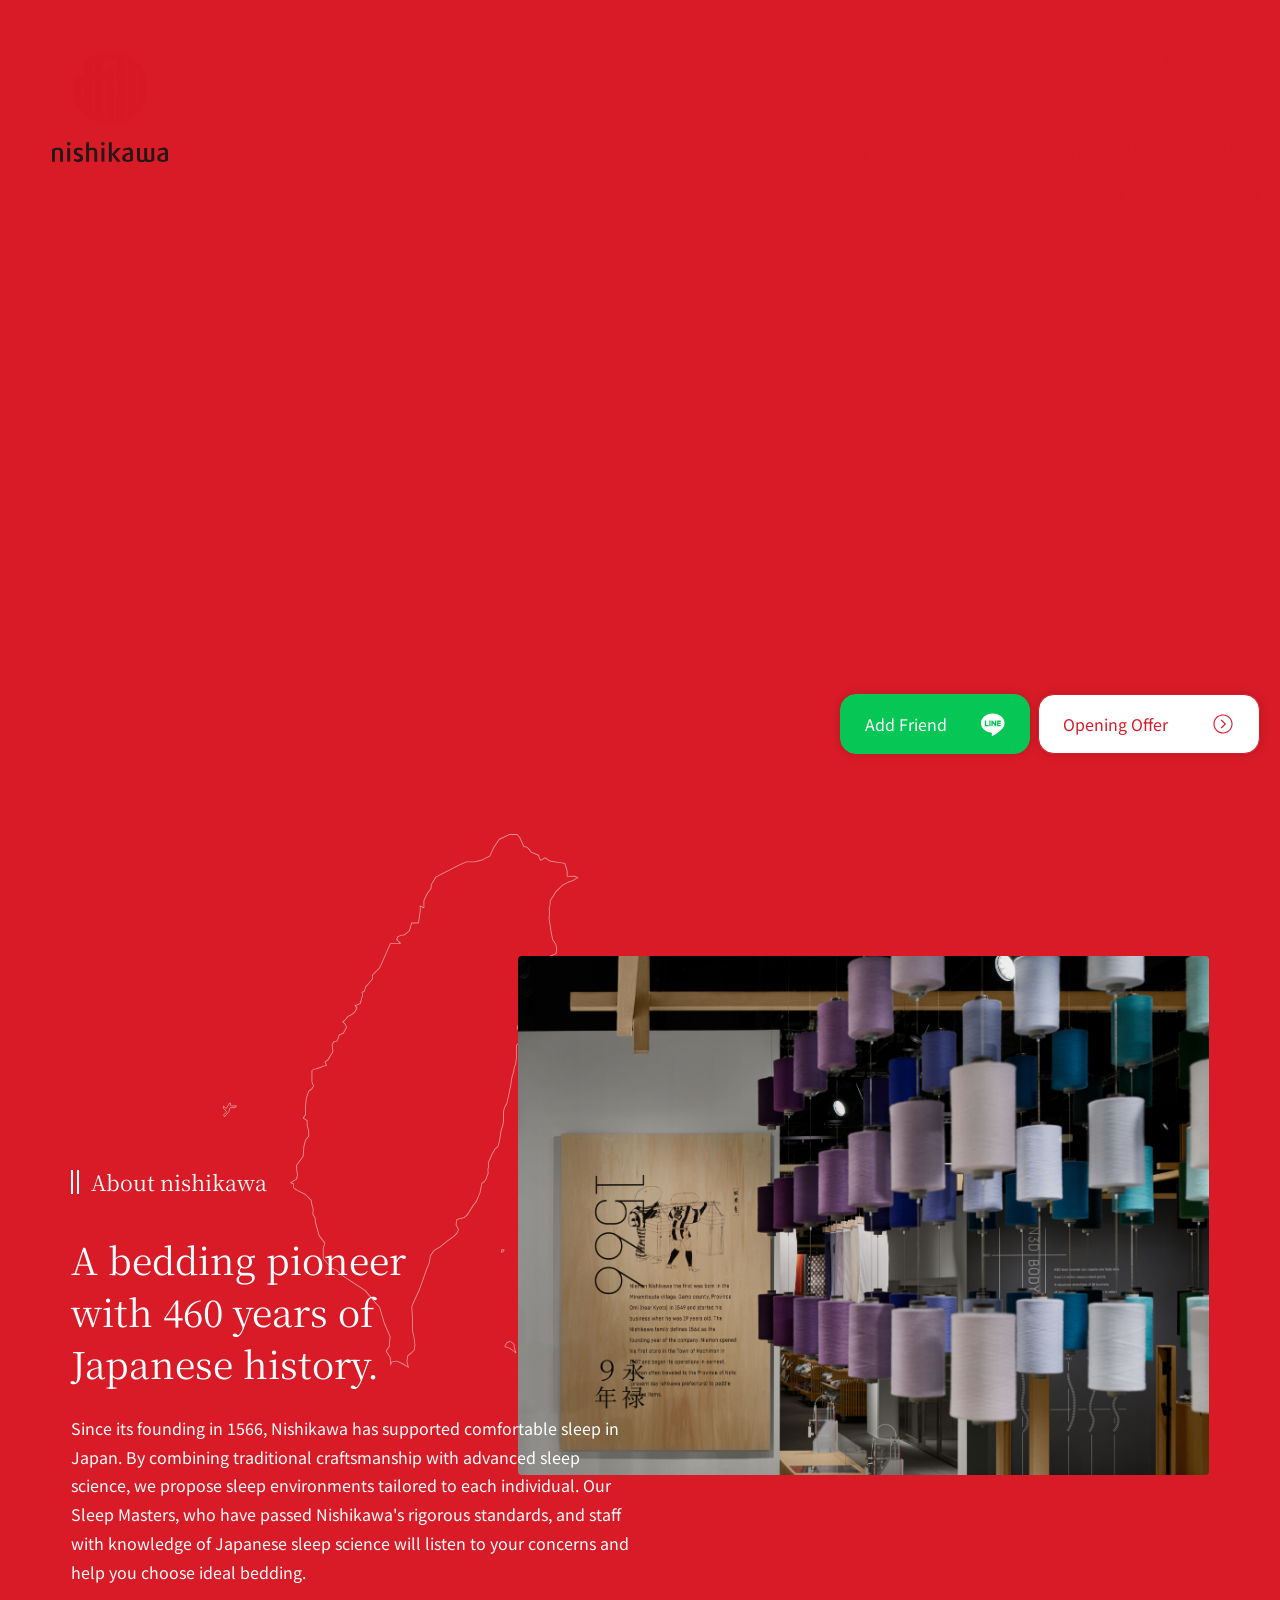
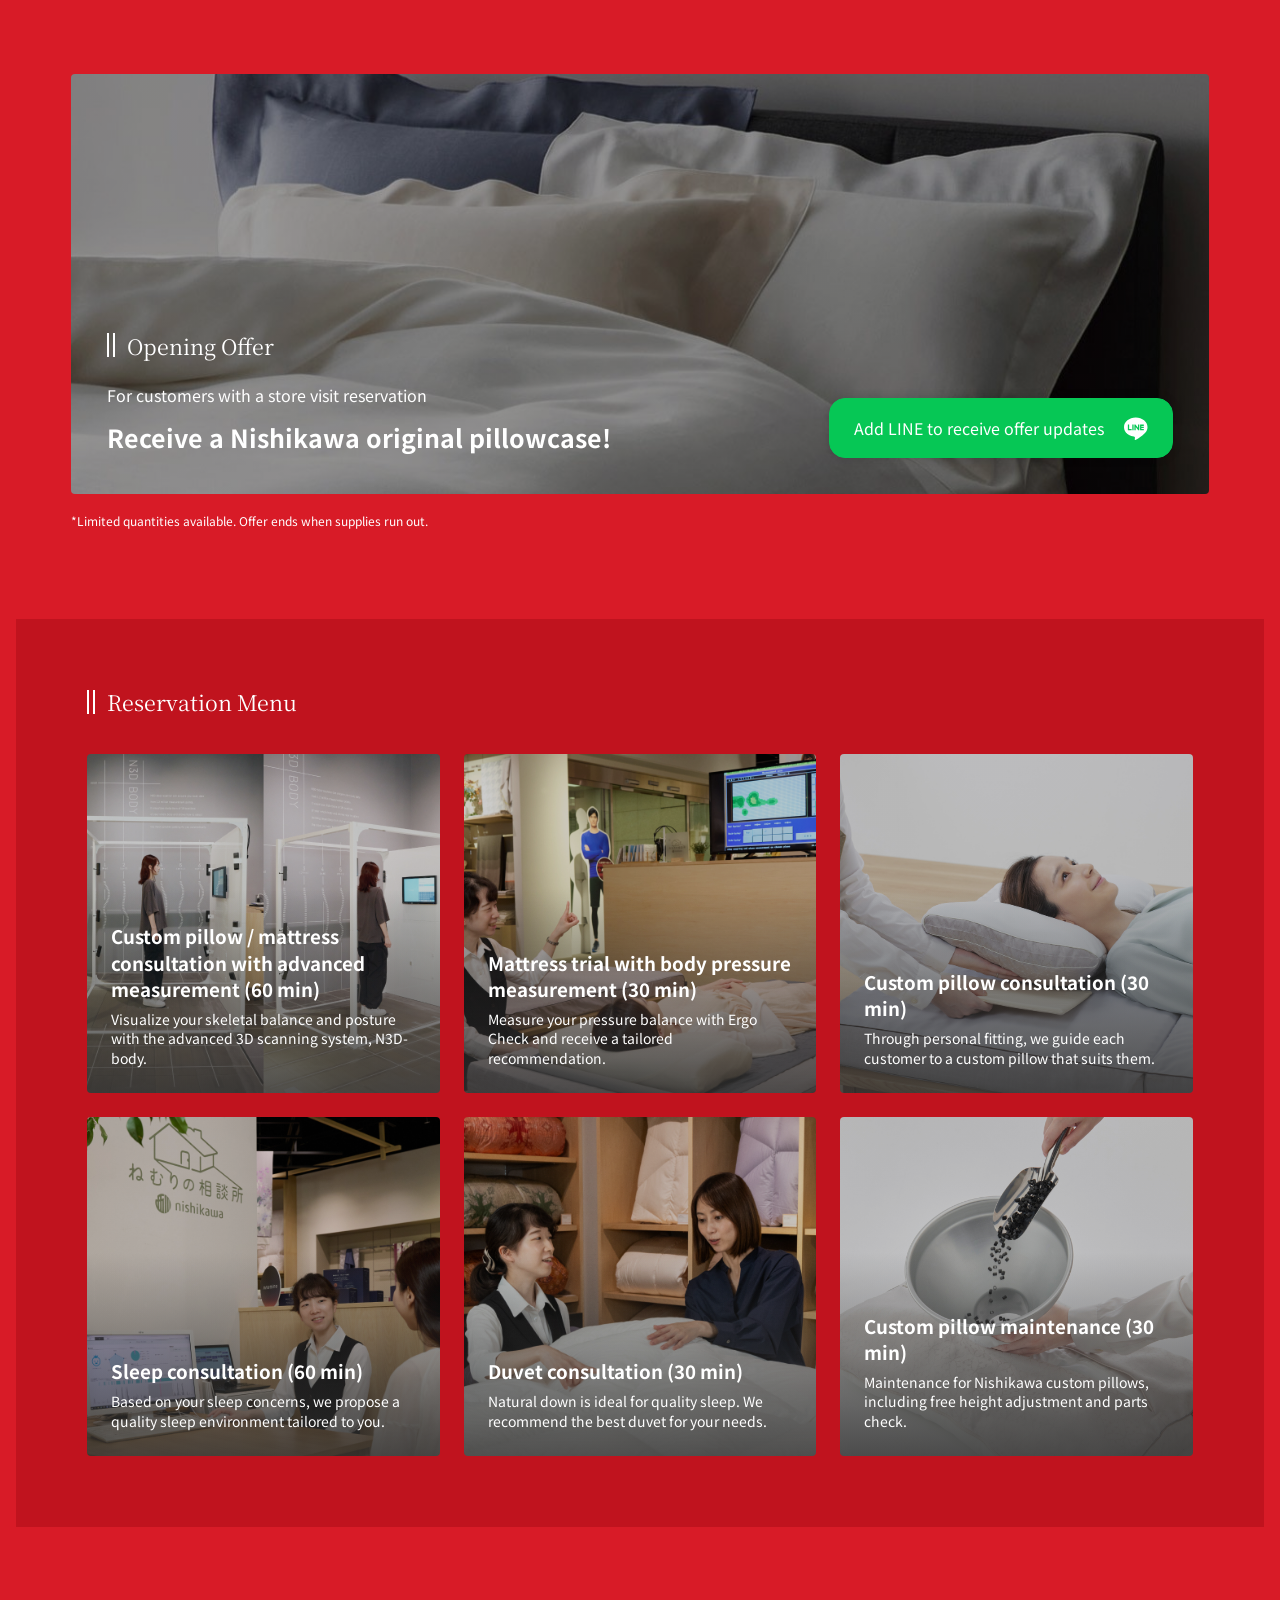
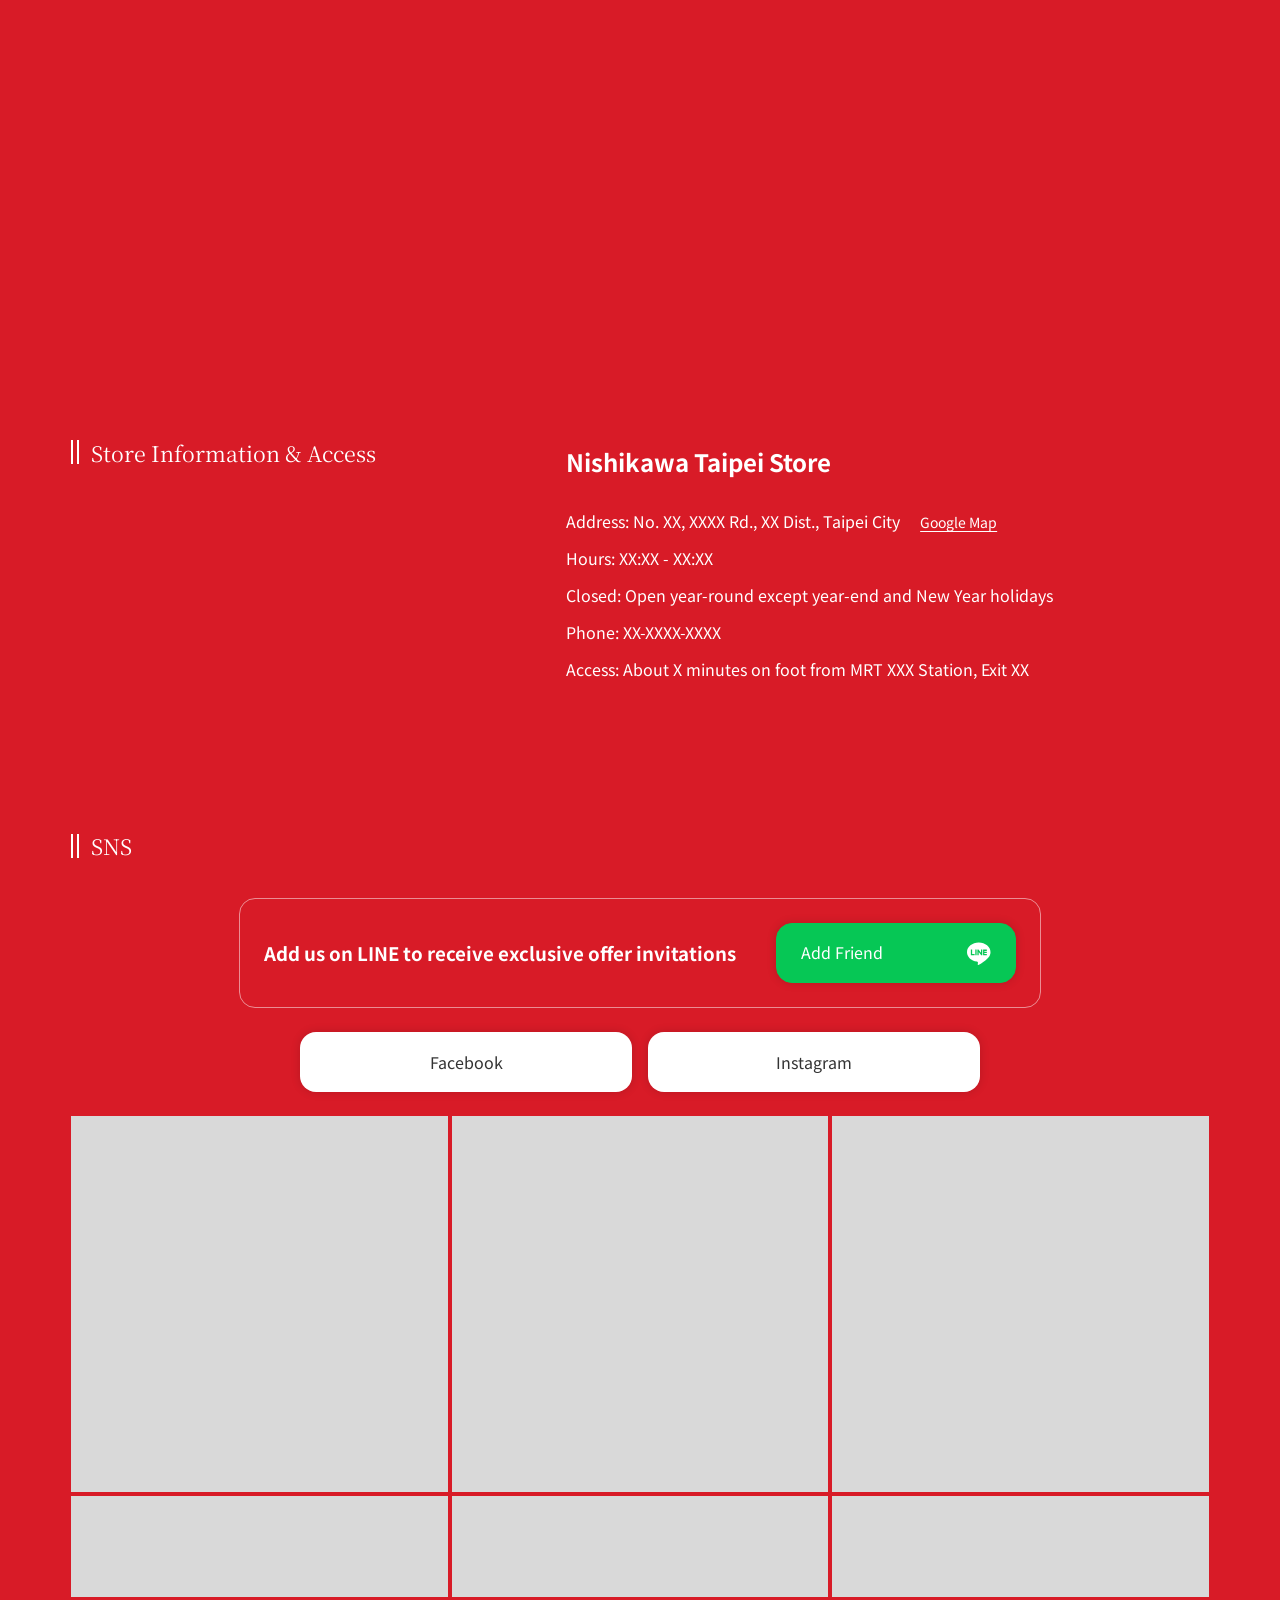
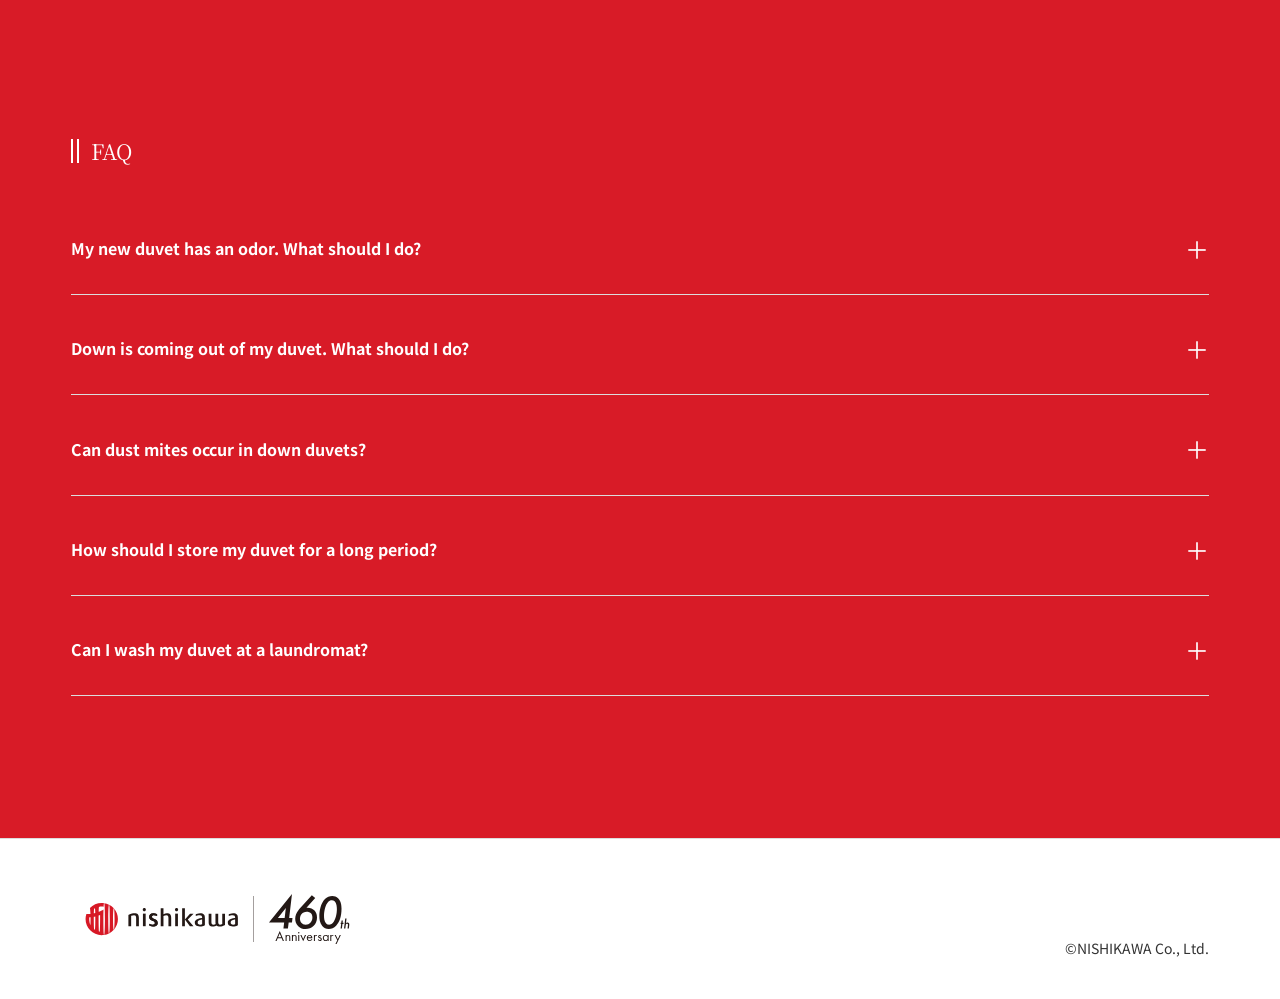
==== en.html @ 94450783 "Add English landing page" ====
<!doctype html>
<html lang="en">
  <head>
    <meta charset="UTF-8" />
    <meta name="viewport" content="width=device-width, initial-scale=1.0" />
    <title>Nishikawa Taipei GRAND OPEN</title>
    <link rel="preconnect" href="https://fonts.googleapis.com" />
    <link rel="preconnect" href="https://fonts.gstatic.com" crossorigin />
    <link href="https://fonts.googleapis.com/css2?family=Noto+Sans+JP:wght@400;500;700&family=Noto+Serif+JP:wght@400;500&display=swap" rel="stylesheet" />
    <link rel="stylesheet" href="./styles.css" />
  </head>
  <body class="lang-en">
    <main class="page">
      <section class="hero shell">
        <div class="hero__panel">
          <img class="hero__image" src="./assets/hero.png" alt="" />
          <header class="hero__header">
            <a class="logo logo--hero" href="#" aria-label="nishikawa">
              <img src="./assets/logo-mark.svg" alt="" />
              <img src="./assets/logo-word.svg" alt="nishikawa" />
            </a>
            <div class="hero__meta">
              <details class="language-switch">
                <summary class="language" aria-label="language">
                  <img src="./assets/globe.svg" alt="" />
                  <span>English</span>
                  <img src="./assets/caret-down.svg" alt="" />
                </summary>
                <div class="language-switch__menu">
                  <a href="./index.html">日本語</a>
                  <a href="./zh-tw.html">繁體中文</a>
                  <a href="./en.html" aria-current="page">English</a>
                </div>
              </details>
              <p class="open-date">2026.12.31<br />Nishikawa Taipei GRAND OPEN!</p>
              <p class="countdown">00 days 00 hours 00 minutes to opening</p>
            </div>
          </header>
          <p class="since">Since 1549</p>
          <div class="hero__bottom">
            <h1>460 years of craft.<br />Japanese sleep<br />arrives in Taiwan.</h1>
            <div class="hero__actions">
              <div class="button-row">
                <a class="button button--line" href="#">Add Friend <img class="button__icon" src="./assets/line.svg" alt="" /></a>
                <a class="button button--white" href="#">Opening Offer <img class="button__icon" src="./assets/caret-circle-right.svg" alt="" /></a>
              </div>
            </div>
          </div>
        </div>
      </section>

      <section class="about section-pad">
        <img class="ornament" src="./assets/taiwan-map.svg" alt="" />
        <div class="about__photo" aria-hidden="true"></div>
        <div class="about__copy">
          <div class="section-label">About nishikawa</div>
          <h2>A bedding pioneer<br />with 460 years of<br />Japanese history.</h2>
          <p>
            Since its founding in 1566, Nishikawa has supported comfortable sleep in Japan. By combining traditional craftsmanship with advanced sleep science, we propose sleep environments tailored to each individual.
            Our Sleep Masters, who have passed Nishikawa's rigorous standards, and staff with knowledge of Japanese sleep science will listen to your concerns and help you choose ideal bedding.
          </p>
        </div>
      </section>

      <section class="benefit section-pad">
        <div class="benefit__card">
          <div class="section-label">Opening Offer</div>
          <div class="benefit__body">
            <div>
              <p>For customers with a store visit reservation</p>
              <h2>Receive a Nishikawa original pillowcase!</h2>
            </div>
            <a class="benefit__button-image benefit__button-image--zh" href="#" aria-label="Offer details">
              <img src="./assets/frame-101.svg" alt="" />
              <span>Add LINE to receive offer updates</span>
            </a>
          </div>
        </div>
        <p class="note">*Limited quantities available. Offer ends when supplies run out.</p>
      </section>

      <section class="menu shell">
        <div class="menu__inner section-pad">
          <div class="section-label">Reservation Menu</div>
          <div class="menu__grid">
            <article class="menu-card" style="--bg: url('./assets/menu-order-mattress.jpg')">
              <h3>Custom pillow / mattress consultation with advanced measurement (60 min)</h3>
              <p>Visualize your skeletal balance and posture with the advanced 3D scanning system, N3D-body.</p>
            </article>
            <article class="menu-card" style="--bg: url('./assets/menu-pressure.jpg')">
              <h3>Mattress trial with body pressure measurement (30 min)</h3>
              <p>Measure your pressure balance with Ergo Check and receive a tailored recommendation.</p>
            </article>
            <article class="menu-card" style="--bg: url('./assets/menu-order-pillow.jpg')">
              <h3>Custom pillow consultation (30 min)</h3>
              <p>Through personal fitting, we guide each customer to a custom pillow that suits them.</p>
            </article>
            <article class="menu-card" style="--bg: url('./assets/menu-sleep-consult.jpg')">
              <h3>Sleep consultation (60 min)</h3>
              <p>Based on your sleep concerns, we propose a quality sleep environment tailored to you.</p>
            </article>
            <article class="menu-card" style="--bg: url('./assets/menu-duvet-consult.jpg')">
              <h3>Duvet consultation (30 min)</h3>
              <p>Natural down is ideal for quality sleep. We recommend the best duvet for your needs.</p>
            </article>
            <article class="menu-card" style="--bg: url('./assets/menu-pillow-maintenance.jpg')">
              <h3>Custom pillow maintenance (30 min)</h3>
              <p>Maintenance for Nishikawa custom pillows, including free height adjustment and parts check.</p>
            </article>
          </div>
        </div>
      </section>

      <section class="map" aria-label="Map of Taipei Main Station">
        <iframe
          src="https://www.google.com/maps/embed?pb=!1m18!1m12!1m3!1d3614.6032509859097!2d121.51306507537699!3d25.047534977807565!2m3!1f0!2f0!3f0!3m2!1i1024!2i768!4f13.1!3m3!1m2!1s0x3442a97263b48c71%3A0x7f964669b3bf255e!2z5Y-w5YyX6aeF!5e0!3m2!1sja!2sjp!4v1780031319336!5m2!1sja!2sjp"
          width="600"
          height="450"
          style="border:0;"
          allowfullscreen=""
          loading="lazy"
          referrerpolicy="no-referrer-when-downgrade"
        ></iframe>
      </section>

      <section class="access section-pad">
        <div class="section-label">Store Information & Access</div>
        <div class="access__info">
          <h2>Nishikawa Taipei Store</h2>
          <p>Address: No. XX, XXXX Rd., XX Dist., Taipei City <a href="#">Google Map</a></p>
          <p>Hours: XX:XX - XX:XX</p>
          <p>Closed: Open year-round except year-end and New Year holidays</p>
          <p>Phone: XX-XXXX-XXXX</p>
          <p>Access: About X minutes on foot from MRT XXX Station, Exit XX</p>
        </div>
      </section>

      <section class="sns section-pad">
        <div class="section-label">SNS</div>
        <div class="line-panel">
          <p>Add us on LINE to receive exclusive offer invitations</p>
          <a class="button button--line" href="#">Add Friend <img class="button__icon" src="./assets/line.svg" alt="" /></a>
        </div>
        <div class="social-row">
          <a href="#">Facebook</a>
          <a href="#">Instagram</a>
        </div>
        <div class="sns-grid" aria-hidden="true">
          <span></span><span></span><span></span><span></span><span></span><span></span>
        </div>
      </section>

      <section class="faq section-pad">
        <div class="section-label">FAQ</div>
        <div class="faq__list">
          <button>My new duvet has an odor. What should I do? <span>＋</span></button>
          <button>Down is coming out of my duvet. What should I do? <span>＋</span></button>
          <button>Can dust mites occur in down duvets? <span>＋</span></button>
          <button>How should I store my duvet for a long period? <span>＋</span></button>
          <button>Can I wash my duvet at a laundromat? <span>＋</span></button>
        </div>
      </section>
    </main>

    <footer class="footer">
      <div class="footer__brand">
        <img src="./assets/nishikawa-logo-footer.svg" alt="nishikawa 460th anniversary" />
      </div>
      <p>©NISHIKAWA Co., Ltd.</p>
    </footer>
  </body>
</html>
---- styles.css ----
:root {
  --red: #d81b27;
  --red-dark: #c0131e;
  --white: #fff;
  --black: #333;
  --line: #ddd;
  --pad: clamp(24px, 5.56vw, 80px);
  --sans: "Noto Sans JP", system-ui, sans-serif;
  --serif: "Noto Serif JP", serif;
}

* {
  box-sizing: border-box;
}

html {
  font-family: var(--sans);
  color: var(--white);
  background: var(--red);
  scroll-behavior: smooth;
}

body {
  margin: 0;
  min-width: 320px;
}

img {
  display: block;
  max-width: 100%;
}

a {
  color: inherit;
  text-decoration: none;
}

.page {
  overflow: hidden;
  background: var(--red);
}

.shell {
  padding: 16px;
}

.section-pad {
  padding: clamp(64px, 11.1vw, 160px) var(--pad) clamp(48px, 5.56vw, 80px);
}

.hero__panel {
  position: relative;
  display: flex;
  min-height: min(61.1vw, 880px);
  aspect-ratio: 1440 / 880;
  flex-direction: column;
  justify-content: space-between;
  overflow: hidden;
  padding: clamp(20px, 2.78vw, 40px);
  color: var(--red);
}

.hero__image {
  position: absolute;
  inset: -12% -2% 0 -2%;
  z-index: 0;
  width: 104%;
  height: 113%;
  max-width: none;
  object-fit: cover;
}

.hero__header,
.hero__bottom {
  position: relative;
  z-index: 1;
  display: flex;
  justify-content: space-between;
  gap: 32px;
}

.logo--hero {
  --logo-w: clamp(72px, 9.1vw, 131px);
  display: block;
  width: var(--logo-w);
}

.logo--hero img:first-child {
  width: calc(var(--logo-w) * 0.63);
  height: calc(var(--logo-w) * 0.626);
  margin: 0 auto calc(var(--logo-w) * 0.154);
}

.logo--hero img:last-child {
  width: var(--logo-w);
  height: calc(var(--logo-w) * 0.169);
}

.hero__meta {
  display: flex;
  flex-direction: column;
  align-items: flex-end;
  gap: 16px;
  text-align: right;
}

.language,
.countdown {
  font-size: clamp(12px, 1.1vw, 16px);
  font-weight: 500;
  line-height: 1.2;
}

.language {
  display: flex;
  align-items: center;
  gap: 4px;
  white-space: nowrap;
}

.language-switch {
  position: relative;
}

.language-switch summary {
  cursor: pointer;
  list-style: none;
}

.language-switch summary::-webkit-details-marker {
  display: none;
}

.language-switch__menu {
  position: absolute;
  top: calc(100% + 8px);
  right: 0;
  z-index: 5;
  display: none;
  min-width: 136px;
  overflow: hidden;
  border: 1px solid rgb(216 27 39 / 24%);
  border-radius: 8px;
  color: var(--red);
  background: rgb(255 255 255 / 94%);
  box-shadow: 0 8px 20px rgb(0 0 0 / 10%);
}

.language-switch[open] .language-switch__menu {
  display: block;
}

.language-switch__menu a {
  display: block;
  padding: 10px 12px;
  font-size: 14px;
  line-height: 1.2;
  text-align: left;
}

.language-switch__menu a[aria-current="page"] {
  font-weight: 700;
  background: rgb(216 27 39 / 8%);
}

.language img:first-child {
  width: 24px;
  height: 24px;
}

.language img:last-child {
  width: 16px;
  height: 16px;
}

.open-date {
  margin: 0;
  font-family: var(--serif);
  font-size: clamp(18px, 2.22vw, 32px);
  font-weight: 500;
  line-height: 1.4;
}

.countdown {
  margin: 0;
}

.since {
  position: relative;
  z-index: 1;
  width: 123px;
  margin: 0;
  transform: rotate(90deg) translateY(50px);
  transform-origin: left center;
  font-family: var(--serif);
  font-size: clamp(16px, 1.67vw, 24px);
  font-weight: 500;
  white-space: nowrap;
}

h1,
h2,
h3,
p {
  margin-top: 0;
}

.hero h1 {
  margin: 0;
  font-family: var(--serif);
  font-size: clamp(36px, 4.45vw, 64px);
  font-weight: 400;
  line-height: 1.4;
  letter-spacing: 0;
}

.hero__actions {
  display: flex;
  width: min(100%, 420px);
  flex-direction: column;
  justify-content: flex-end;
  gap: 8px;
  padding-bottom: 8px;
}

.button-row {
  display: grid;
  grid-template-columns: minmax(0, 0.92fr) minmax(0, 1.08fr);
  gap: 8px;
}

.button {
  display: flex;
  min-height: 60px;
  align-items: center;
  justify-content: space-between;
  gap: 12px;
  border: 1px solid currentColor;
  border-radius: 16px;
  padding: 0 24px;
  font-size: 16px;
  line-height: 1.4;
  box-shadow: 0 0 10px rgb(0 0 0 / 15%);
  white-space: nowrap;
}

.button__icon {
  width: 24px;
  height: 24px;
  flex: 0 0 auto;
}

.button--line {
  color: var(--white);
  background: #06c755;
  border-color: #06c755;
}

.button--white {
  color: var(--red);
  background: var(--white);
  border-color: var(--red);
}

.section-label {
  display: flex;
  align-items: center;
  gap: 12px;
  margin-bottom: 40px;
  font-family: var(--serif);
  font-size: clamp(18px, 1.67vw, 24px);
  line-height: 1;
  white-space: nowrap;
}

.section-label::before {
  width: 8px;
  height: 24px;
  flex: 0 0 auto;
  background: url("./assets/heading-mark.svg") center / contain no-repeat;
  content: "";
}

.about {
  position: relative;
  min-height: 720px;
  padding-top: clamp(96px, 11.1vw, 160px);
}

.ornament {
  position: absolute;
  top: 20px;
  left: 17.4%;
  width: 27.8%;
  min-width: 220px;
}

.about__photo {
  position: absolute;
  top: clamp(96px, 11.1vw, 160px);
  right: var(--pad);
  width: min(54vw, 778px);
  aspect-ratio: 777.5 / 583.125;
  border-radius: 4px;
  background: linear-gradient(90deg, rgb(0 0 0 / 20%), rgb(102 102 102 / 0%)), url("./assets/about.jpg") center / cover;
}

.about__copy {
  position: relative;
  z-index: 1;
  width: min(100%, 680px);
  padding-top: clamp(160px, 16.7vw, 240px);
}

.lang-en .about__copy {
  width: min(100%, 560px);
}

.about h2,
.benefit h2 {
  margin-bottom: 24px;
  font-family: var(--serif);
  font-size: clamp(30px, 3.2vw, 46px);
  font-weight: 400;
  line-height: 1.4;
}

.lang-en .about h2 {
  font-size: clamp(30px, 2.9vw, 42px);
}

.about p {
  font-size: clamp(15px, 1.25vw, 18px);
  line-height: 1.8;
}

.benefit {
  padding-top: 0;
}

.benefit__card {
  display: flex;
  min-height: 420px;
  flex-direction: column;
  justify-content: flex-end;
  gap: 24px;
  border-radius: 4px;
  padding: clamp(24px, 2.78vw, 40px);
  background: linear-gradient(rgb(0 0 0 / 40%), rgb(0 0 0 / 40%)), url("./assets/benefit.jpg") center / cover;
}

.benefit__card .section-label {
  margin-bottom: 0;
}

.benefit__body {
  display: flex;
  align-items: flex-end;
  justify-content: space-between;
  gap: 32px;
}

.benefit__body p {
  margin-bottom: 8px;
  font-size: clamp(15px, 1.25vw, 18px);
  line-height: 1.8;
}

.benefit h2 {
  margin: 0;
  font-family: var(--sans);
  font-size: clamp(21px, 1.95vw, 28px);
  font-weight: 700;
  line-height: 1.6;
}

.benefit__button-image {
  display: block;
  width: min(100%, 384px);
  flex: 0 0 auto;
}

.benefit__button-image img {
  width: 100%;
  height: auto;
}

.benefit__button-image--zh {
  display: flex;
  width: min(100%, 344px);
  min-height: 60px;
  align-items: center;
  justify-content: space-between;
  gap: 16px;
  border: 1px solid #06c755;
  border-radius: 16px;
  padding: 0 24px;
  color: var(--white);
  background: #06c755;
  box-shadow: 0 0 10px rgb(0 0 0 / 15%);
  font-size: 16px;
  line-height: 1.4;
  white-space: normal;
}

.benefit__button-image--zh img {
  display: none;
}

.benefit__button-image--zh::after {
  width: 24px;
  height: 24px;
  flex: 0 0 auto;
  background: url("./assets/line.svg") center / contain no-repeat;
  content: "";
}

.note {
  margin: 16px 0 0;
  font-size: 12px;
  line-height: 1.8;
}

.menu__inner {
  background: var(--red-dark);
  padding-top: var(--pad);
}

.menu__grid {
  display: grid;
  grid-template-columns: repeat(3, minmax(0, 1fr));
  gap: 24px;
}

.menu-card {
  position: relative;
  display: flex;
  aspect-ratio: 416 / 400;
  min-height: 260px;
  flex-direction: column;
  gap: 8px;
  justify-content: flex-end;
  overflow: hidden;
  border-radius: 4px;
  padding: 24px;
  background: linear-gradient(to bottom, rgb(51 51 51 / 0%) 40%, rgb(51 51 51 / 80%)), linear-gradient(rgb(0 0 0 / 20%), rgb(0 0 0 / 20%)), var(--bg) center / cover;
}

.menu-card h3 {
  width: 100%;
  margin-bottom: 0;
  font-size: clamp(17px, 1.46vw, 21px);
  font-weight: 700;
  line-height: 1.4;
}

.menu-card p {
  width: 100%;
  margin: 0;
  font-size: 14px;
  line-height: 1.4;
}

.map {
  height: clamp(260px, 33.3vw, 480px);
  overflow: hidden;
}

.map iframe {
  display: block;
  width: 100%;
  height: 100%;
}

.access {
  display: flex;
  gap: 40px;
  align-items: flex-start;
  padding-top: var(--pad);
}

.access .section-label {
  width: min(36vw, 455px);
  flex: 0 0 auto;
}

.access__info h2 {
  margin-bottom: 24px;
  font-size: 24px;
  line-height: 1.8;
}

.access__info p {
  margin: 0 0 8px;
  font-size: 16px;
  line-height: 1.8;
}

.access__info a {
  margin-left: 16px;
  font-size: 14px;
  text-decoration: underline;
  text-underline-offset: 3px;
}

.sns {
  display: flex;
  flex-direction: column;
  align-items: center;
  gap: 24px;
  padding-top: var(--pad);
}

.sns .section-label {
  width: 100%;
  margin-bottom: 16px;
}

.line-panel {
  display: flex;
  align-items: center;
  gap: 40px;
  border: 1px solid rgb(255 255 255 / 50%);
  border-radius: 16px;
  padding: 24px;
}

.line-panel p {
  margin: 0;
  font-size: clamp(17px, 1.46vw, 21px);
  font-weight: 700;
  line-height: 1.6;
}

.line-panel .button {
  width: 240px;
}

.social-row {
  display: grid;
  width: min(100%, 680px);
  grid-template-columns: repeat(2, minmax(0, 1fr));
  gap: 16px;
}

.social-row a {
  display: flex;
  min-height: 60px;
  align-items: center;
  justify-content: center;
  border: 1px solid rgb(255 255 255 / 50%);
  border-radius: 16px;
  color: var(--black);
  background: var(--white);
  box-shadow: 0 0 10px rgb(0 0 0 / 15%);
}

.sns-grid {
  display: grid;
  width: min(100%, 1208px);
  max-height: 481px;
  grid-template-columns: repeat(3, minmax(0, 400px));
  justify-content: center;
  gap: 4px;
  overflow: hidden;
}

.sns-grid span {
  aspect-ratio: 1;
  background: #d9d9d9;
}

.faq {
  display: flex;
  flex-direction: column;
  align-items: center;
  padding-bottom: clamp(96px, 11.1vw, 160px);
  padding-top: var(--pad);
}

.faq .section-label,
.faq__list {
  width: min(100%, 1200px);
}

.faq__list {
  display: flex;
  flex-direction: column;
  gap: 8px;
}

.faq button {
  display: flex;
  width: 100%;
  align-items: center;
  justify-content: space-between;
  gap: 10px;
  border: 0;
  border-bottom: 1px solid var(--line);
  padding: 24px 0;
  color: var(--white);
  background: transparent;
  font: 700 16px/1.8 var(--sans);
  text-align: left;
}

.faq span {
  flex: 0 0 auto;
  font-size: 24px;
  font-weight: 400;
}

.footer {
  display: flex;
  align-items: flex-end;
  justify-content: space-between;
  gap: 32px;
  border-top: 1px solid var(--line);
  padding: 40px var(--pad);
  color: var(--black);
  background: var(--white);
}

.footer__brand {
  width: min(40vw, 293px);
}

.footer__brand img {
  width: 100%;
  height: auto;
}

.footer p {
  margin: 0;
  font-size: 14px;
  line-height: 1.4;
}

@media (max-width: 900px) {
  .hero__panel {
    min-height: 720px;
    aspect-ratio: auto;
  }

  .hero__header,
  .hero__bottom,
  .benefit__body,
  .access,
  .line-panel {
    flex-direction: column;
    align-items: stretch;
  }

  .hero__meta {
    align-items: flex-end;
  }

  .since {
    transform: rotate(90deg) translateY(34px);
  }

  .hero__actions {
    width: 100%;
  }

  .about {
    min-height: auto;
  }

  .about__photo {
    position: relative;
    top: auto;
    right: auto;
    width: 100%;
    margin-bottom: -96px;
  }

  .about__copy {
    padding-top: 136px;
  }

  .menu__grid {
    grid-template-columns: repeat(2, minmax(0, 1fr));
  }

  .access .section-label {
    width: 100%;
  }

  .line-panel .button {
    width: 100%;
  }
}

@media (max-width: 560px) {
  .shell {
    padding: 8px;
  }

  .section-pad {
    padding-right: 20px;
    padding-left: 20px;
  }

  .hero__panel {
    min-height: 812px;
    padding: 18px;
  }

  .hero__header {
    display: block;
    position: static;
  }

  .hero__image {
    inset: 0;
    width: 100%;
    height: 100%;
    object-position: 45% center;
  }

  .logo--hero {
    --logo-w: 58px;
  }

  .logo--hero img:first-child {
    width: var(--logo-w);
    height: 58px;
    margin: 0;
  }

  .logo--hero img:last-child {
    display: none;
  }

  .since {
    display: none;
  }

  .hero__meta {
    position: absolute;
    top: 18px;
    right: auto;
    left: min(210px, calc(100vw - 180px));
    width: 160px;
    max-width: 160px;
    margin-left: auto;
    gap: 8px;
  }

  .hero h1 {
    max-width: 100%;
    font-size: 26px;
    line-height: 1.45;
  }

  .lang-en .hero h1 {
    max-width: 92%;
    overflow-wrap: break-word;
    font-size: 24px;
  }

  .open-date {
    width: 100%;
    max-width: 100%;
    overflow-wrap: anywhere;
    word-break: break-all;
    font-size: 11px;
  }

  .countdown,
  .language {
    font-size: 12px;
    overflow-wrap: anywhere;
    word-break: break-all;
  }

  .button-row,
  .menu__grid,
  .social-row,
  .sns-grid {
    grid-template-columns: 1fr;
  }

  .button {
    min-height: 52px;
    border-radius: 12px;
    padding: 0 18px;
    font-size: 14px;
  }

  .ornament {
    left: 4%;
    width: 70%;
  }

  .benefit__card {
    min-height: 360px;
  }

  .menu-card {
    min-height: 250px;
  }

  .sns-grid {
    max-height: none;
  }

  .footer {
    flex-direction: column;
    align-items: flex-start;
  }
}
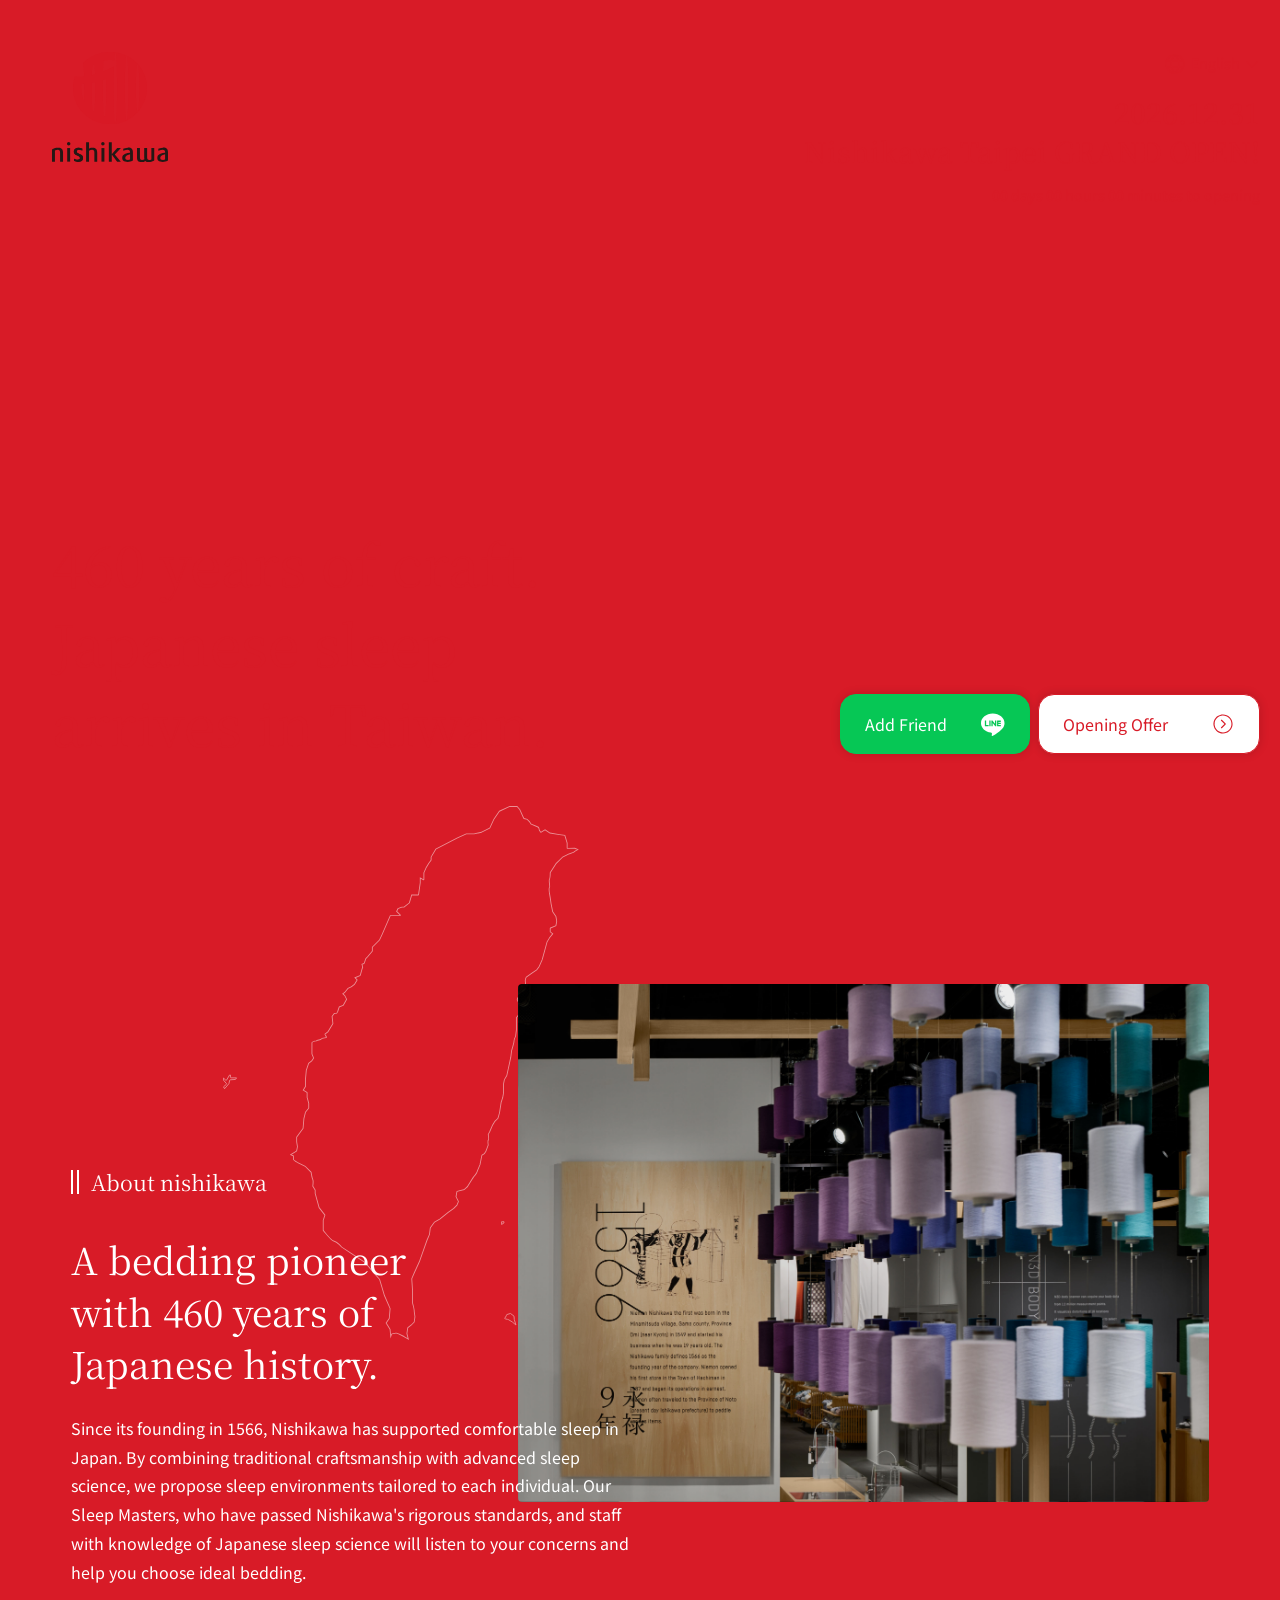
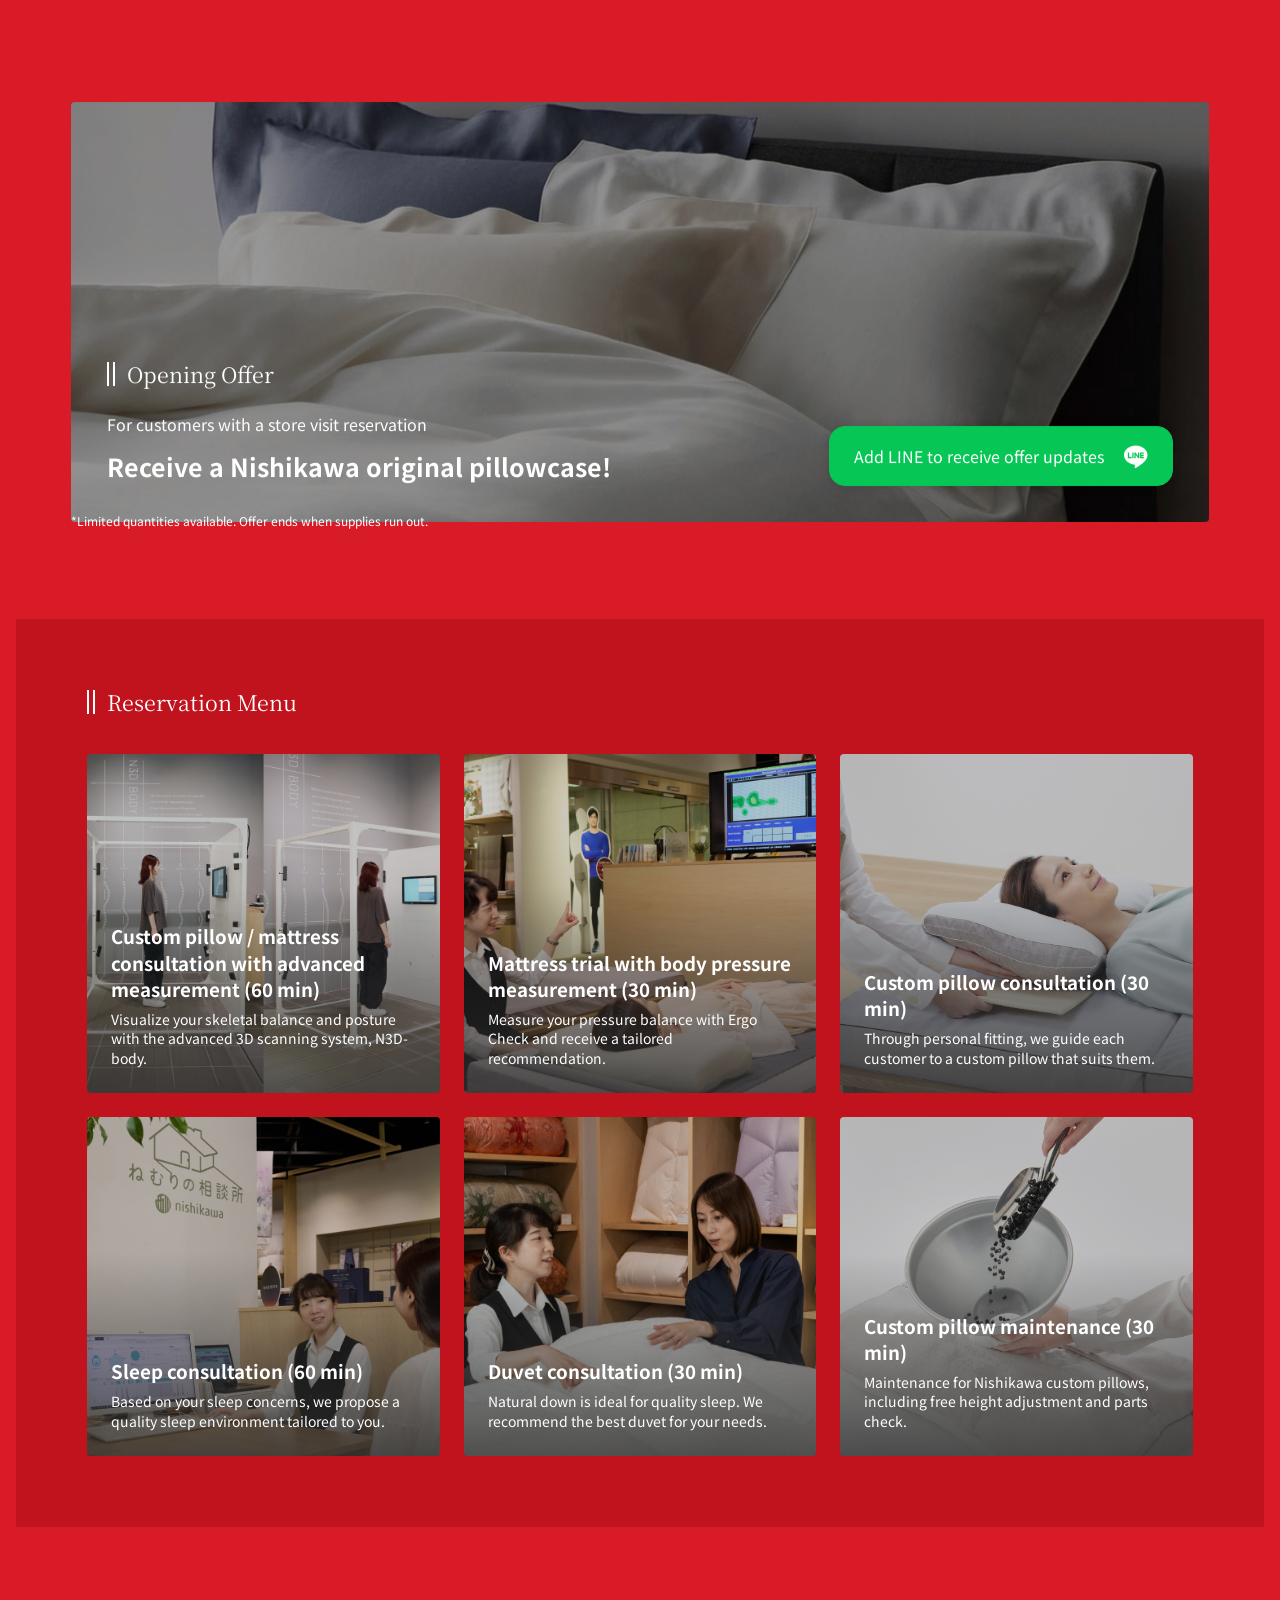
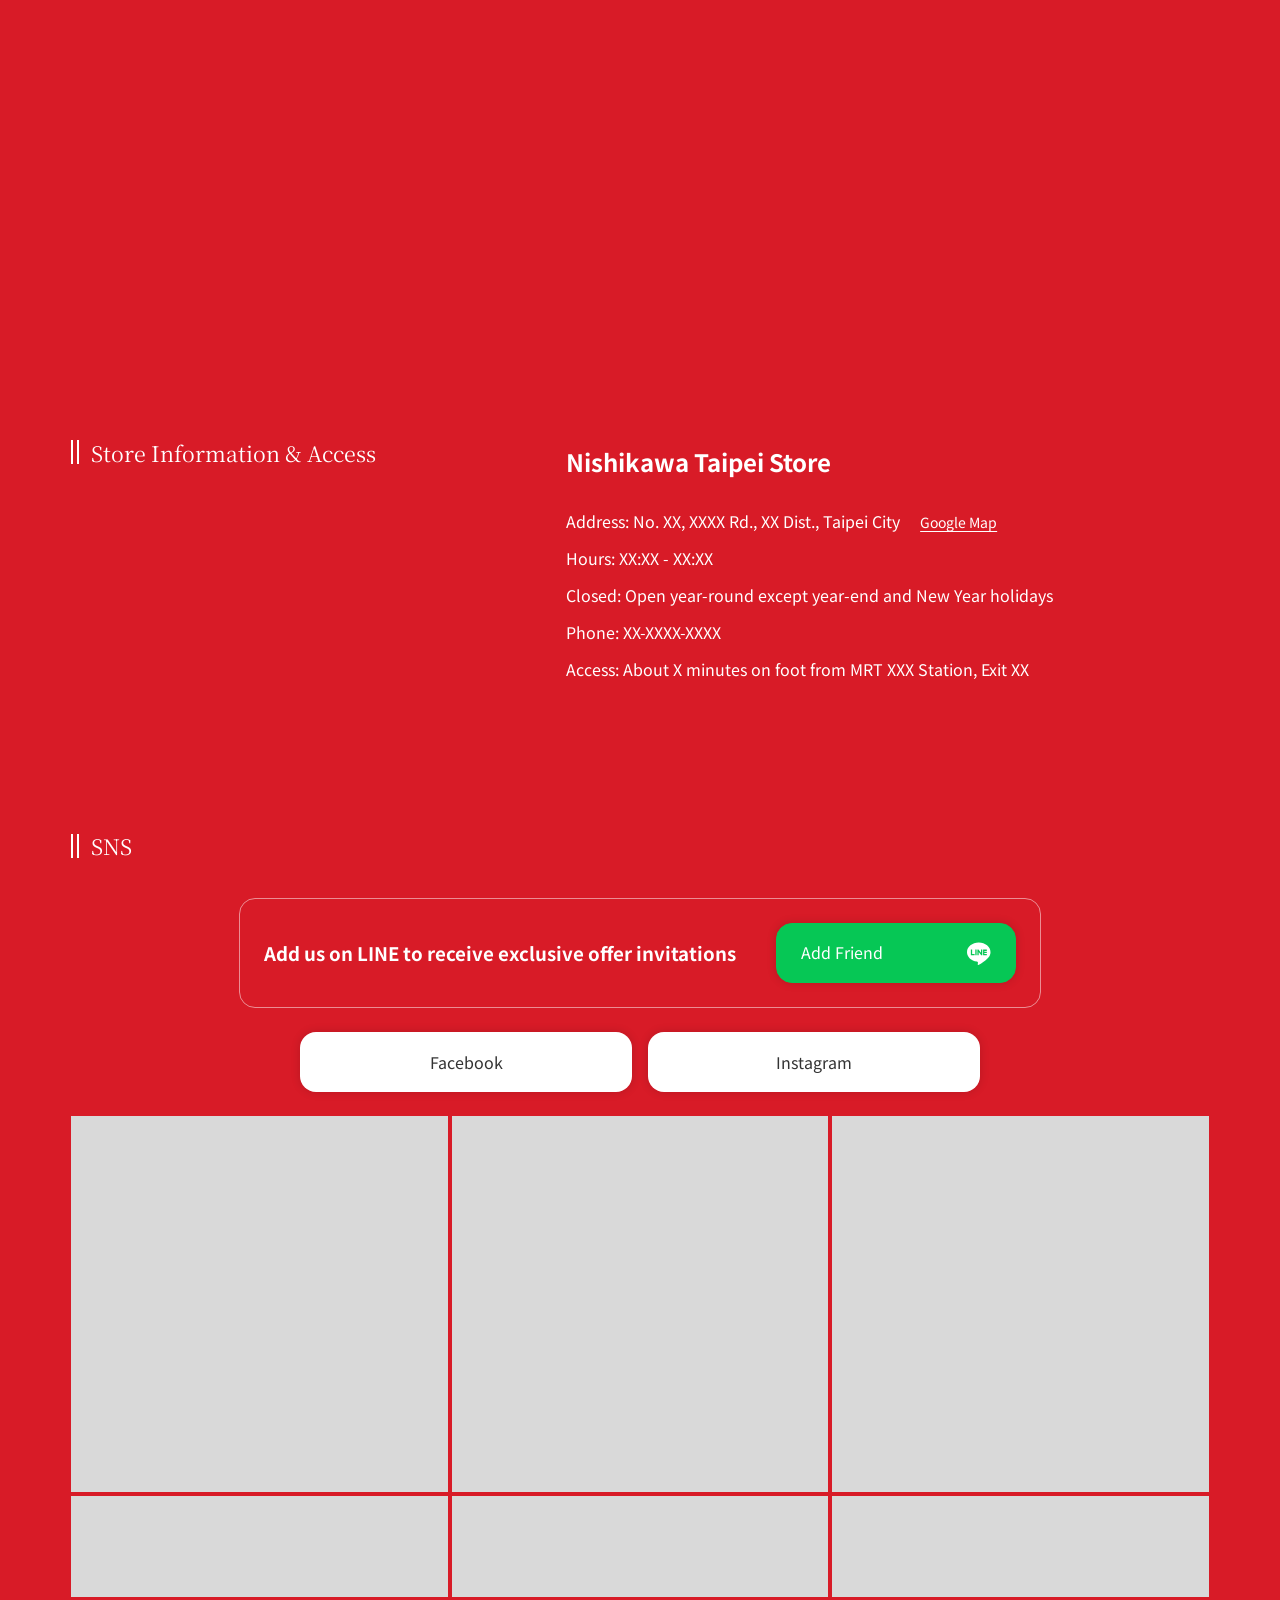
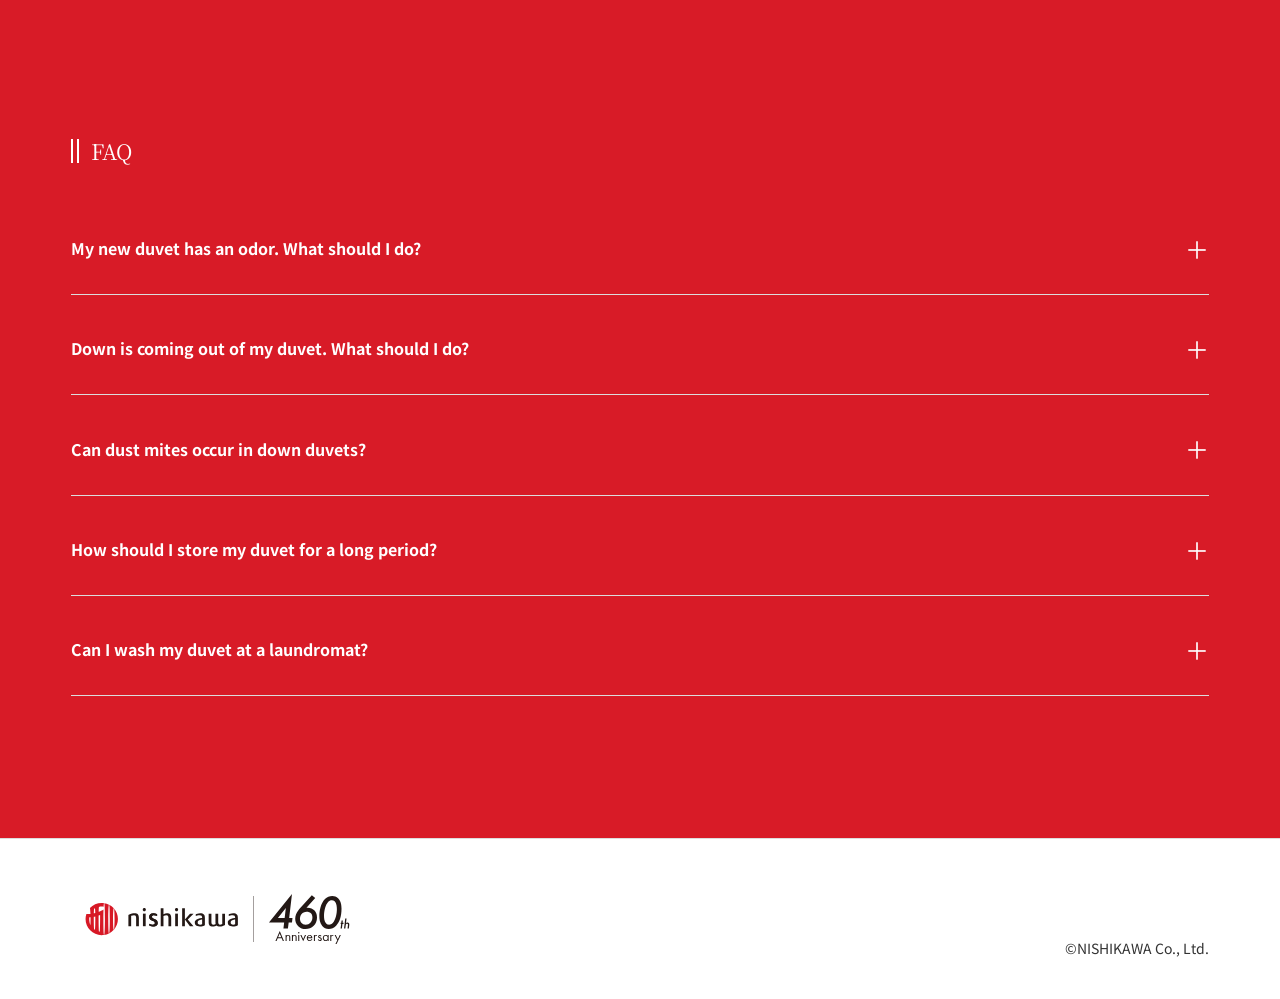
==== commit ef506757: "Add subtle page motion" ====
--- a/en.html
+++ b/en.html
@@ -168,5 +168,6 @@
       </div>
       <p>©NISHIKAWA Co., Ltd.</p>
     </footer>
+    <script src="./script.js"></script>
   </body>
 </html>
--- a/styles.css
+++ b/styles.css
@@ -68,6 +68,8 @@
   height: 113%;
   max-width: none;
   object-fit: cover;
+  transform: translate3d(0, var(--parallax-y, 0), 0) scale(1.015);
+  transform-origin: center;
 }
 
 .hero__header,
@@ -293,6 +295,8 @@
   left: 17.4%;
   width: 27.8%;
   min-width: 220px;
+  transform: translate3d(0, var(--parallax-y, 0), 0);
+  will-change: transform;
 }
 
 .about__photo {
@@ -303,6 +307,8 @@
   aspect-ratio: 777.5 / 583.125;
   border-radius: 4px;
   background: linear-gradient(90deg, rgb(0 0 0 / 20%), rgb(102 102 102 / 0%)), url("./assets/about.jpg") center / cover;
+  transform: translate3d(0, var(--parallax-y, 0), 0);
+  will-change: transform;
 }
 
 .about__copy {
@@ -347,6 +353,8 @@
   border-radius: 4px;
   padding: clamp(24px, 2.78vw, 40px);
   background: linear-gradient(rgb(0 0 0 / 40%), rgb(0 0 0 / 40%)), url("./assets/benefit.jpg") center / cover;
+  transform: translate3d(0, var(--parallax-y, 0), 0);
+  will-change: transform;
 }
 
 .benefit__card .section-label {
@@ -636,6 +644,88 @@
   line-height: 1.4;
 }
 
+.hero__header,
+.hero__bottom {
+  animation: heroContentIn 900ms cubic-bezier(0.2, 0.8, 0.2, 1) both;
+}
+
+.hero__bottom {
+  animation-delay: 140ms;
+}
+
+.motion-ready .reveal {
+  opacity: 0;
+  transform: translate3d(0, 22px, 0);
+  transition:
+    opacity 700ms ease,
+    transform 850ms cubic-bezier(0.2, 0.8, 0.2, 1);
+  transition-delay: var(--reveal-delay, 0ms);
+}
+
+.motion-ready .reveal.is-visible {
+  opacity: 1;
+  transform: translate3d(0, var(--parallax-y, 0), 0);
+}
+
+.motion-ready .menu-card {
+  transition:
+    opacity 700ms ease,
+    transform 850ms cubic-bezier(0.2, 0.8, 0.2, 1),
+    filter 300ms ease;
+}
+
+.motion-ready .menu-card:hover {
+  filter: brightness(1.06);
+  transform: translate3d(0, -4px, 0);
+}
+
+.motion-ready .button,
+.motion-ready .benefit__button-image {
+  transition:
+    transform 220ms ease,
+    box-shadow 220ms ease,
+    filter 220ms ease;
+}
+
+.motion-ready .button:hover,
+.motion-ready .benefit__button-image:hover {
+  filter: brightness(1.04);
+  transform: translateY(-2px);
+  box-shadow: 0 10px 24px rgb(0 0 0 / 18%);
+}
+
+@keyframes heroContentIn {
+  from {
+    opacity: 0;
+    transform: translate3d(0, 14px, 0);
+  }
+
+  to {
+    opacity: 1;
+    transform: translate3d(0, 0, 0);
+  }
+}
+
+@media (prefers-reduced-motion: reduce) {
+  *,
+  *::before,
+  *::after {
+    animation-duration: 0.01ms !important;
+    animation-iteration-count: 1 !important;
+    scroll-behavior: auto !important;
+    transition-duration: 0.01ms !important;
+  }
+
+  .hero__image,
+  .ornament,
+  .about__photo,
+  .benefit__card,
+  .motion-ready .reveal,
+  .motion-ready .reveal.is-visible {
+    transform: none !important;
+  }
+}
+
 @media (max-width: 900px) {
   .hero__panel {
     min-height: 720px;
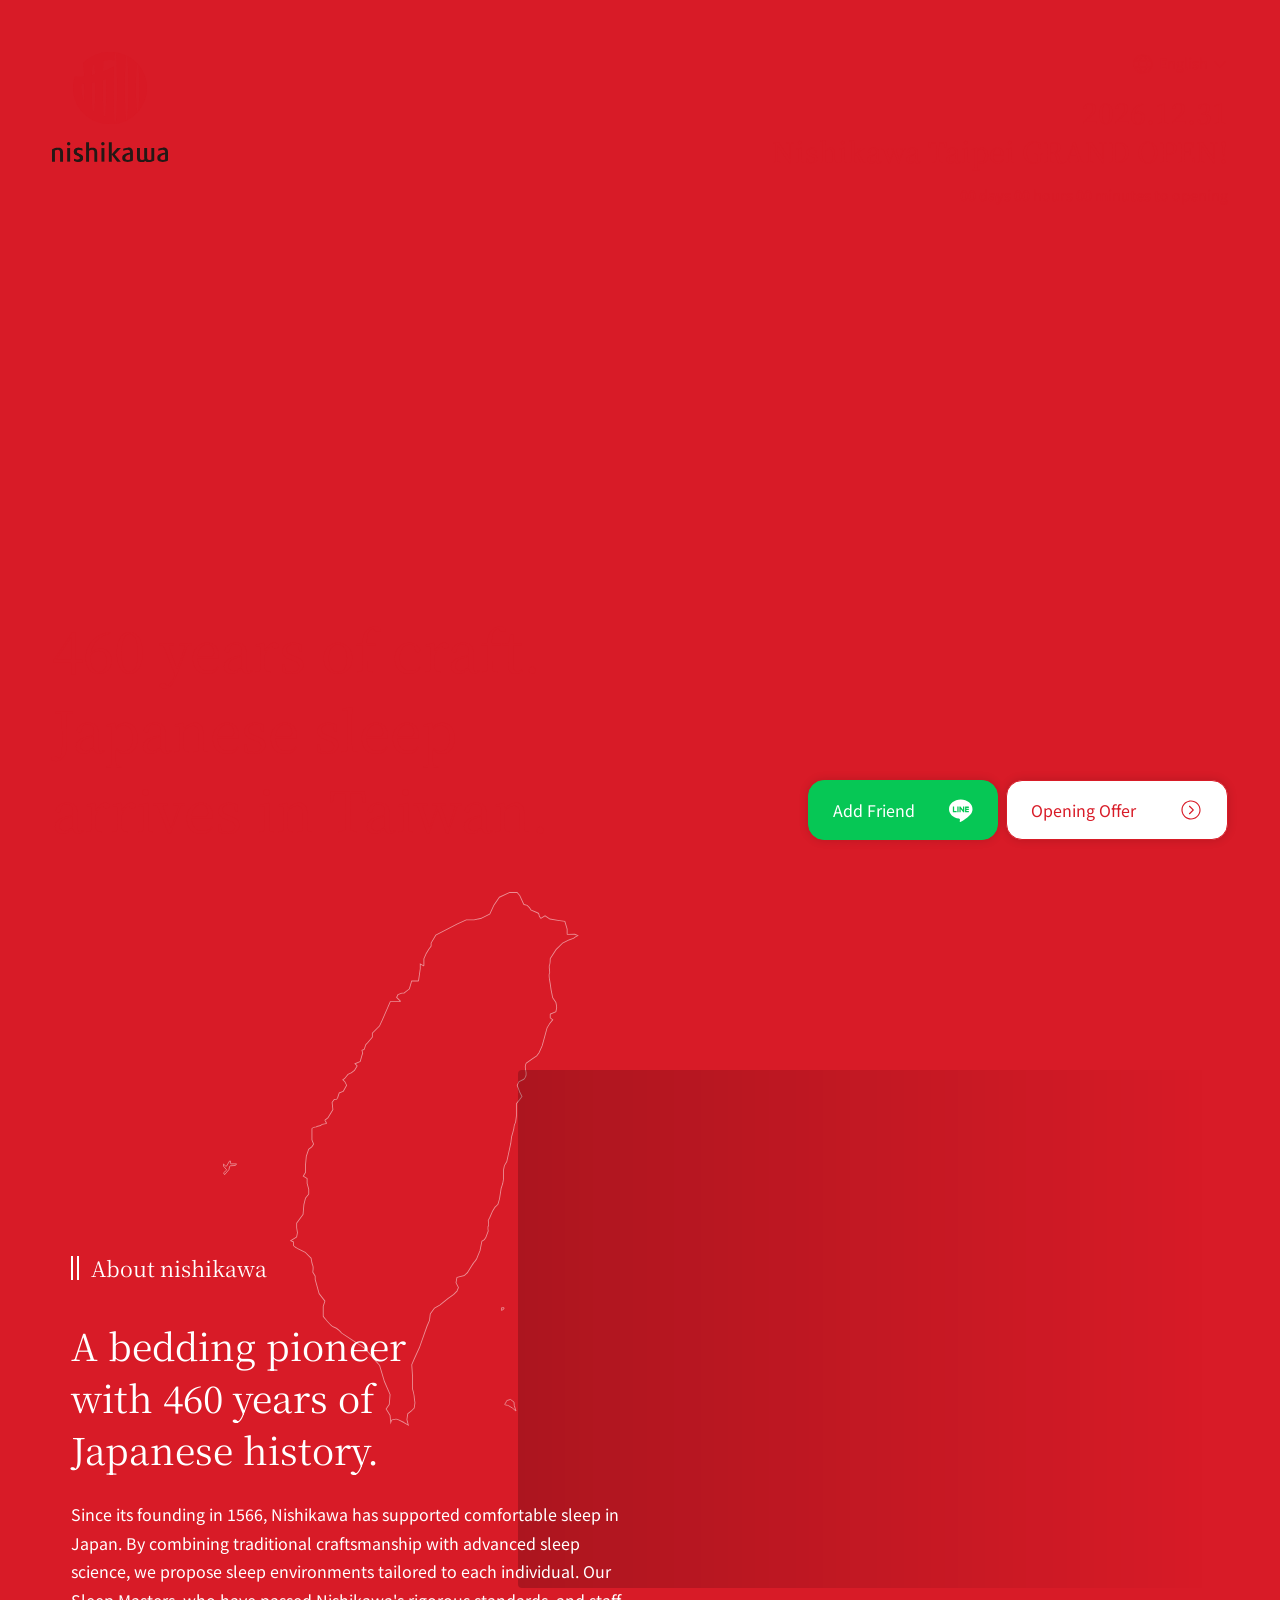
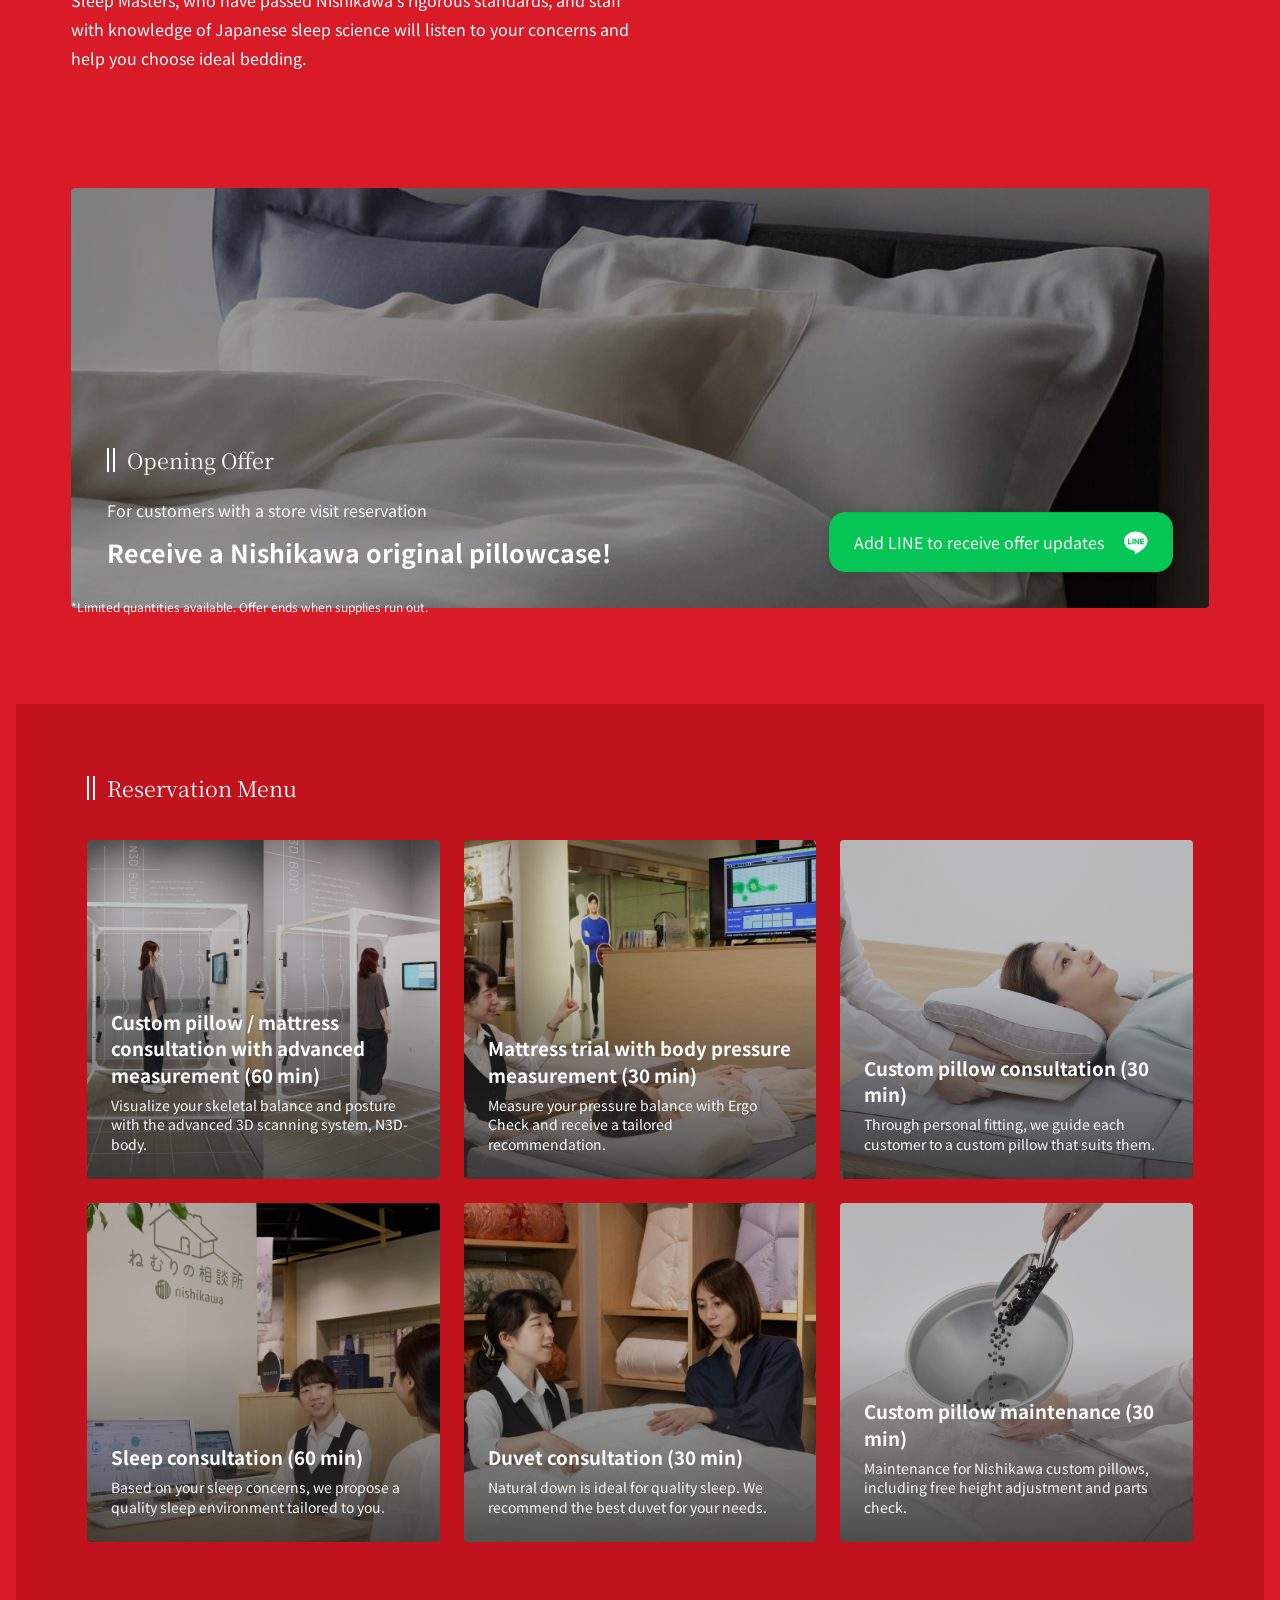
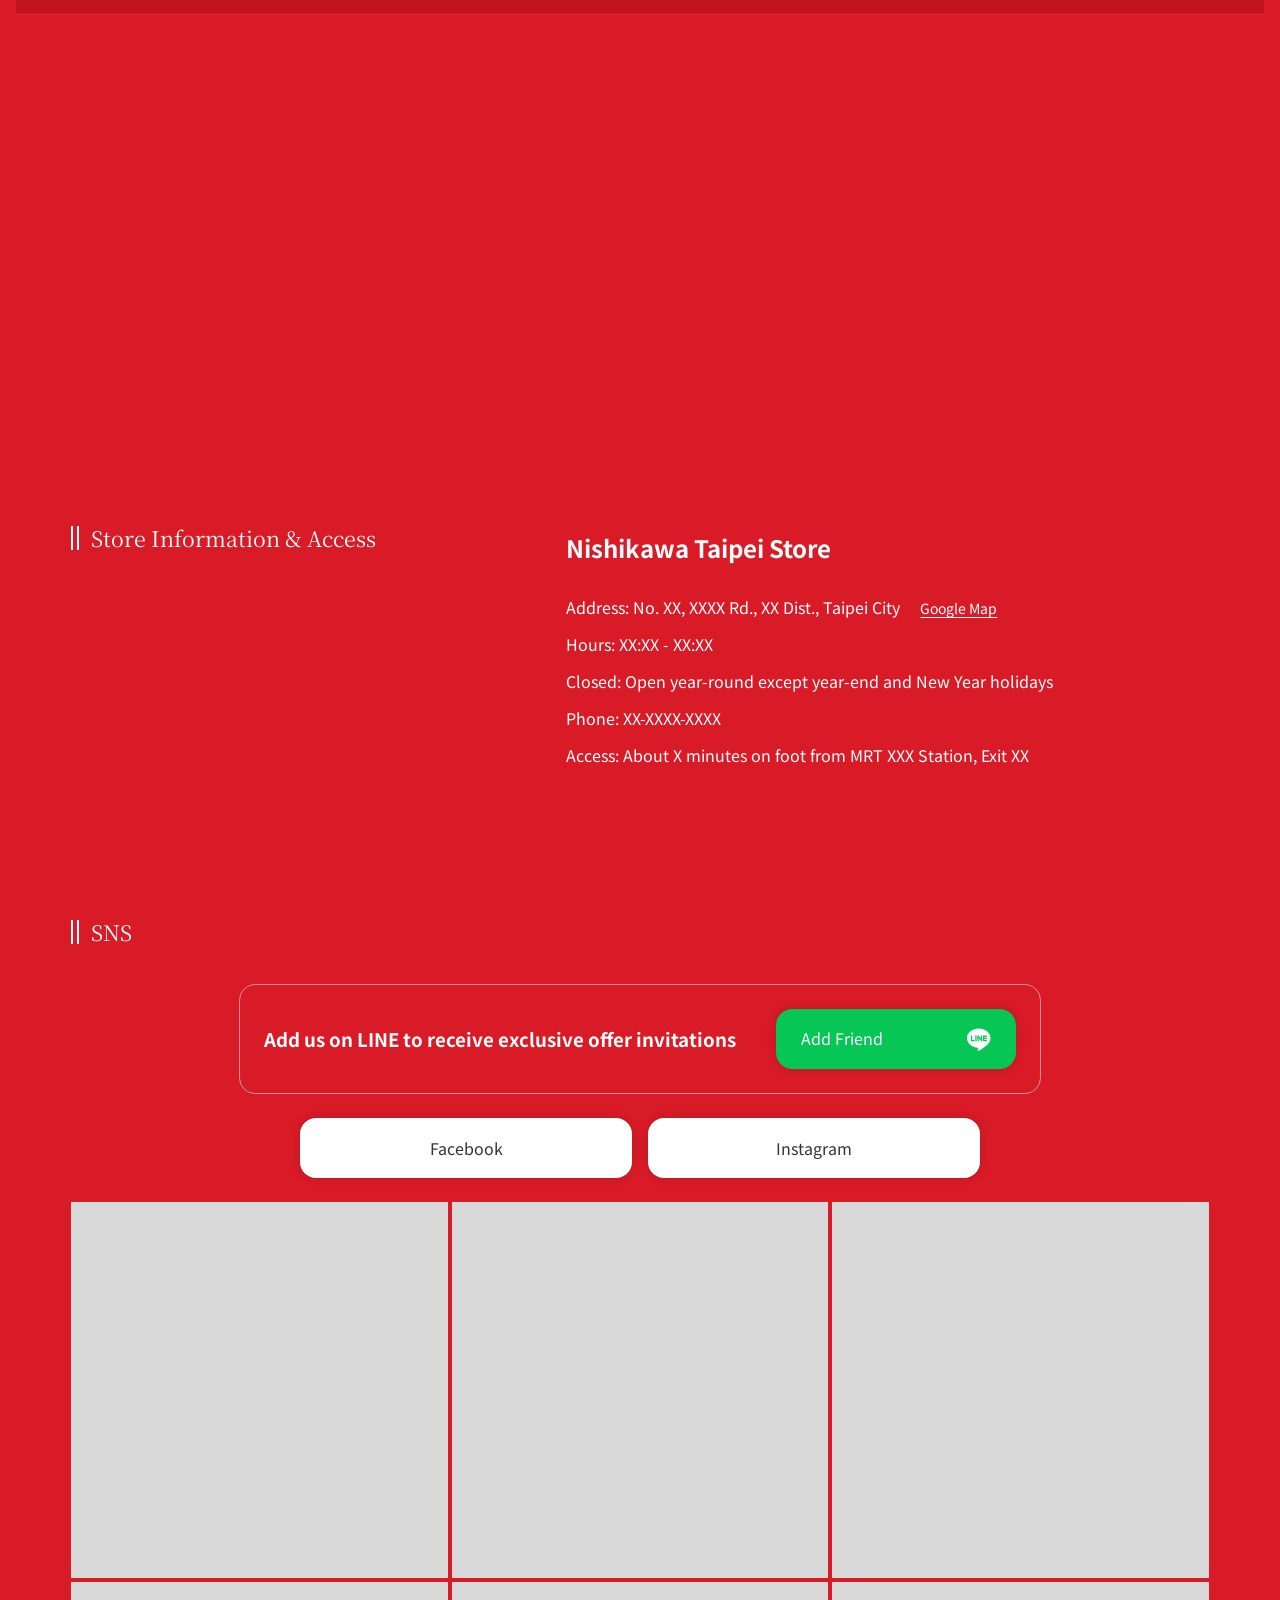
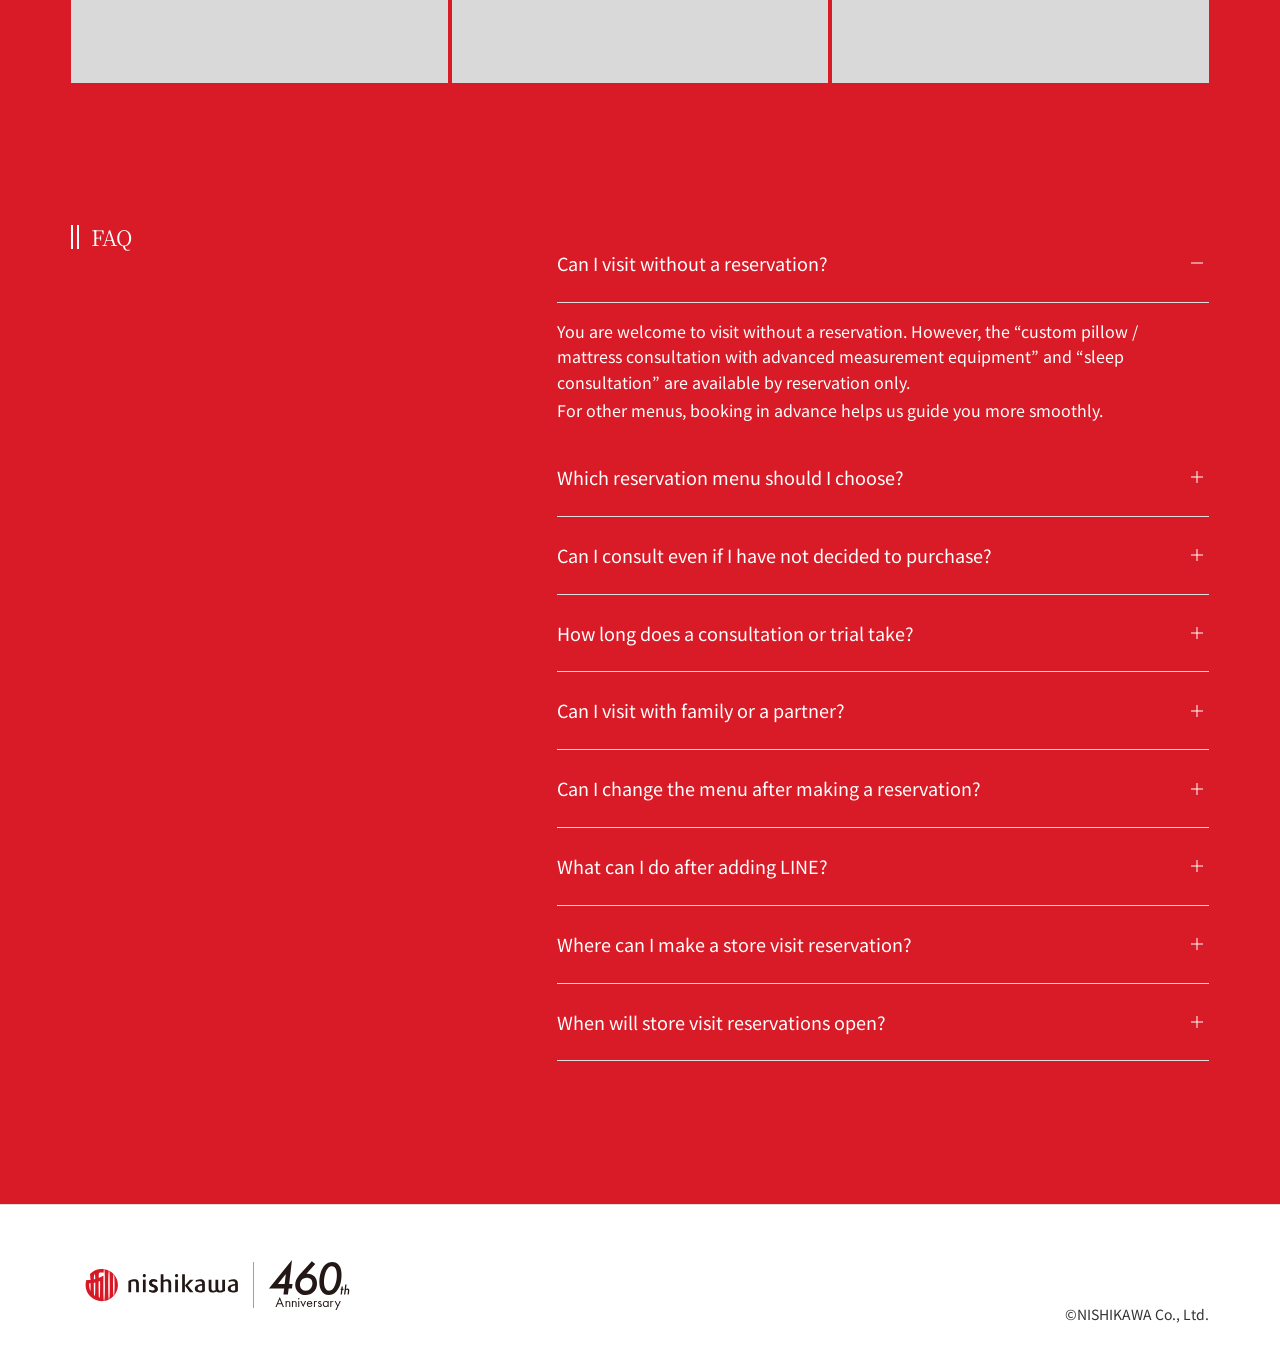
==== commit e572efda: "Update FAQ accordion" ====
--- a/en.html
+++ b/en.html
@@ -150,14 +150,91 @@
         </div>
       </section>
 
-      <section class="faq section-pad">
+      <section class="faq section-pad" id="faq">
         <div class="section-label">FAQ</div>
         <div class="faq__list">
-          <button>My new duvet has an odor. What should I do? <span>＋</span></button>
-          <button>Down is coming out of my duvet. What should I do? <span>＋</span></button>
-          <button>Can dust mites occur in down duvets? <span>＋</span></button>
-          <button>How should I store my duvet for a long period? <span>＋</span></button>
-          <button>Can I wash my duvet at a laundromat? <span>＋</span></button>
+          <details class="faq__item" open>
+            <summary class="faq__question">
+              <span>Can I visit without a reservation?</span>
+              <span class="faq__icon" aria-hidden="true"></span>
+            </summary>
+            <div class="faq__answer">
+              <p>You are welcome to visit without a reservation. However, the “custom pillow / mattress consultation with advanced measurement equipment” and “sleep consultation” are available by reservation only.</p>
+              <p>For other menus, booking in advance helps us guide you more smoothly.</p>
+            </div>
+          </details>
+          <details class="faq__item">
+            <summary class="faq__question">
+              <span>Which reservation menu should I choose?</span>
+              <span class="faq__icon" aria-hidden="true"></span>
+            </summary>
+            <div class="faq__answer">
+              <p>We recommend starting with the “custom pillow / mattress consultation with advanced measurement equipment.” It visualizes your full-body skeletal balance and posture, then helps us suggest suitable options from pillows, mattresses, and more.</p>
+            </div>
+          </details>
+          <details class="faq__item">
+            <summary class="faq__question">
+              <span>Can I consult even if I have not decided to purchase?</span>
+              <span class="faq__icon" aria-hidden="true"></span>
+            </summary>
+            <div class="faq__answer">
+              <p>Yes. You can visit just for a pre-purchase consultation or trial experience. Please feel free to ask us about bedding choices or sleep-related concerns.</p>
+            </div>
+          </details>
+          <details class="faq__item">
+            <summary class="faq__question">
+              <span>How long does a consultation or trial take?</span>
+              <span class="faq__icon" aria-hidden="true"></span>
+            </summary>
+            <div class="faq__answer">
+              <p>It depends on the menu, but about 30 to 60 minutes is a general guide.</p>
+            </div>
+          </details>
+          <details class="faq__item">
+            <summary class="faq__question">
+              <span>Can I visit with family or a partner?</span>
+              <span class="faq__icon" aria-hidden="true"></span>
+            </summary>
+            <div class="faq__answer">
+              <p>Yes, you can visit together. For measurement menus, each reservation slot is for one person, so please reserve one slot for each person who would like to be measured.</p>
+            </div>
+          </details>
+          <details class="faq__item">
+            <summary class="faq__question">
+              <span>Can I change the menu after making a reservation?</span>
+              <span class="faq__icon" aria-hidden="true"></span>
+            </summary>
+            <div class="faq__answer">
+              <p>If your consultation needs change after booking, please let our staff know in store. We will guide you as much as possible depending on the day’s reservation status and your request.</p>
+            </div>
+          </details>
+          <details class="faq__item">
+            <summary class="faq__question">
+              <span>What can I do after adding LINE?</span>
+              <span class="faq__icon" aria-hidden="true"></span>
+            </summary>
+            <div class="faq__answer">
+              <p>You can receive opening information and campaign updates. Once reservations begin, you can also book your visit through LINE. If you reserve through LINE, we will send reminder notifications as well.</p>
+            </div>
+          </details>
+          <details class="faq__item">
+            <summary class="faq__question">
+              <span>Where can I make a store visit reservation?</span>
+              <span class="faq__icon" aria-hidden="true"></span>
+            </summary>
+            <div class="faq__answer">
+              <p>Once reservations begin, you can book through LINE or the reservation site. LINE is convenient, but direct booking from the reservation site is also available.</p>
+            </div>
+          </details>
+          <details class="faq__item">
+            <summary class="faq__question">
+              <span>When will store visit reservations open?</span>
+              <span class="faq__icon" aria-hidden="true"></span>
+            </summary>
+            <div class="faq__answer">
+              <p>The reservation start date will be announced on this site and through LINE. To receive the news as early as possible, please add us on LINE.</p>
+            </div>
+          </details>
         </div>
       </section>
     </main>
--- a/styles.css
+++ b/styles.css
@@ -44,6 +44,11 @@
   padding: 16px;
 }
 
+.hero.shell {
+  display: flex;
+  min-height: 100svh;
+}
+
 .section-pad {
   padding: clamp(64px, 11.1vw, 160px) var(--pad) clamp(48px, 5.56vw, 80px);
 }
@@ -51,8 +56,8 @@
 .hero__panel {
   position: relative;
   display: flex;
-  min-height: min(61.1vw, 880px);
-  aspect-ratio: 1440 / 880;
+  min-height: calc(100svh - 32px);
+  width: 100%;
   flex-direction: column;
   justify-content: space-between;
   overflow: hidden;
@@ -306,7 +311,7 @@
   width: min(54vw, 778px);
   aspect-ratio: 777.5 / 583.125;
   border-radius: 4px;
-  background: linear-gradient(90deg, rgb(0 0 0 / 20%), rgb(102 102 102 / 0%)), url("./assets/about.jpg") center / cover;
+  background: linear-gradient(90deg, rgb(0 0 0 / 20%), rgb(102 102 102 / 0%)), url("./assets/about-measurement.jpg") center / cover;
   transform: translate3d(0, var(--parallax-y, 0), 0);
   will-change: transform;
 }
@@ -580,42 +585,92 @@
 
 .faq {
   display: flex;
-  flex-direction: column;
-  align-items: center;
+  align-items: flex-start;
+  justify-content: space-between;
+  gap: clamp(40px, 6.7vw, 96px);
   padding-bottom: clamp(96px, 11.1vw, 160px);
   padding-top: var(--pad);
 }
 
-.faq .section-label,
+.faq .section-label {
+  width: min(33.33vw, 400px);
+  flex: 0 0 min(33.33vw, 400px);
+  margin-bottom: 0;
+}
+
 .faq__list {
-  width: min(100%, 1200px);
-}
-
-.faq__list {
-  display: flex;
+  display: flex;
+  min-width: 0;
+  flex: 1 1 auto;
   flex-direction: column;
-  gap: 8px;
-}
-
-.faq button {
+}
+
+.faq__question {
   display: flex;
   width: 100%;
+  min-height: 73px;
   align-items: center;
   justify-content: space-between;
-  gap: 10px;
-  border: 0;
+  gap: 16px;
   border-bottom: 1px solid var(--line);
   padding: 24px 0;
   color: var(--white);
-  background: transparent;
-  font: 700 16px/1.8 var(--sans);
+  cursor: pointer;
+  font: 400 18px/1.6 var(--sans);
   text-align: left;
-}
-
-.faq span {
+  word-break: break-word;
+}
+
+.faq__question::-webkit-details-marker {
+  display: none;
+}
+
+.faq__question::marker {
+  content: "";
+}
+
+.faq__icon {
+  position: relative;
   flex: 0 0 auto;
-  font-size: 24px;
-  font-weight: 400;
+  width: 24px;
+  height: 24px;
+}
+
+.faq__icon::before,
+.faq__icon::after {
+  position: absolute;
+  top: 50%;
+  left: 50%;
+  width: 12px;
+  height: 1px;
+  background: currentcolor;
+  content: "";
+  transform: translate(-50%, -50%);
+  transition: transform 180ms ease, opacity 180ms ease;
+}
+
+.faq__icon::after {
+  transform: translate(-50%, -50%) rotate(90deg);
+}
+
+.faq__item[open] .faq__icon::after {
+  opacity: 0;
+  transform: translate(-50%, -50%) rotate(0deg);
+}
+
+.faq__answer {
+  padding: 16px 48px 16px 0;
+  color: var(--white);
+  font: 400 16px/1.6 var(--sans);
+  word-break: break-word;
+}
+
+.faq__answer p {
+  margin: 0;
+}
+
+.faq__answer p + p {
+  margin-top: 2px;
 }
 
 .footer {
@@ -728,15 +783,15 @@
 
 @media (max-width: 900px) {
   .hero__panel {
-    min-height: 720px;
-    aspect-ratio: auto;
+    min-height: calc(100svh - 32px);
   }
 
   .hero__header,
   .hero__bottom,
   .benefit__body,
   .access,
-  .line-panel {
+  .line-panel,
+  .faq {
     flex-direction: column;
     align-items: stretch;
   }
@@ -777,6 +832,11 @@
     width: 100%;
   }
 
+  .faq .section-label {
+    width: 100%;
+    flex-basis: auto;
+  }
+
   .line-panel .button {
     width: 100%;
   }
@@ -793,7 +853,7 @@
   }
 
   .hero__panel {
-    min-height: 812px;
+    min-height: calc(100svh - 16px);
     padding: 18px;
   }
 
@@ -831,9 +891,9 @@
     position: absolute;
     top: 18px;
     right: auto;
-    left: min(210px, calc(100vw - 180px));
-    width: 160px;
-    max-width: 160px;
+    left: 120px;
+    width: 210px;
+    max-width: calc(100vw - 150px);
     margin-left: auto;
     gap: 8px;
   }
@@ -879,6 +939,22 @@
     font-size: 14px;
   }
 
+  .faq {
+    gap: 24px;
+  }
+
+  .faq__question {
+    min-height: 64px;
+    padding: 18px 0;
+    font-size: 15px;
+  }
+
+  .faq__answer {
+    padding-right: 0;
+    padding-bottom: 18px;
+    font-size: 14px;
+  }
+
   .ornament {
     left: 4%;
     width: 70%;
